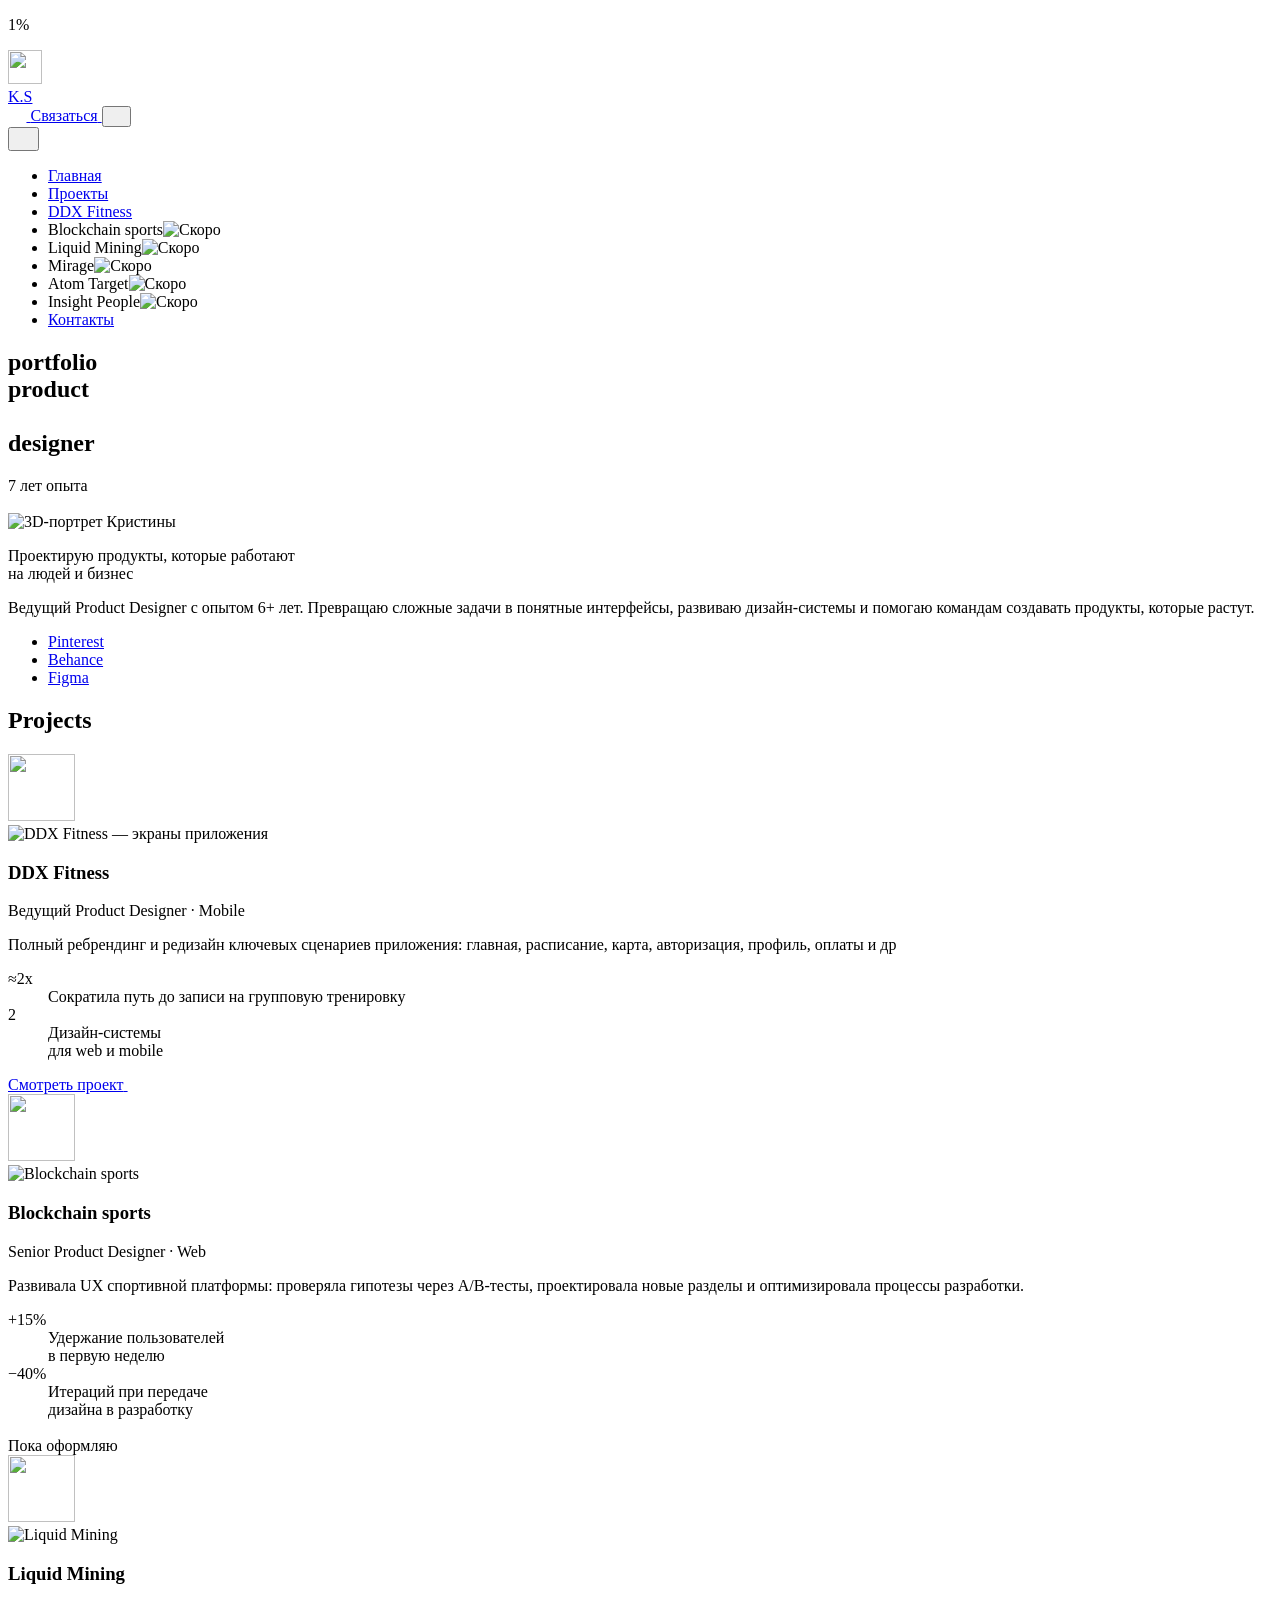
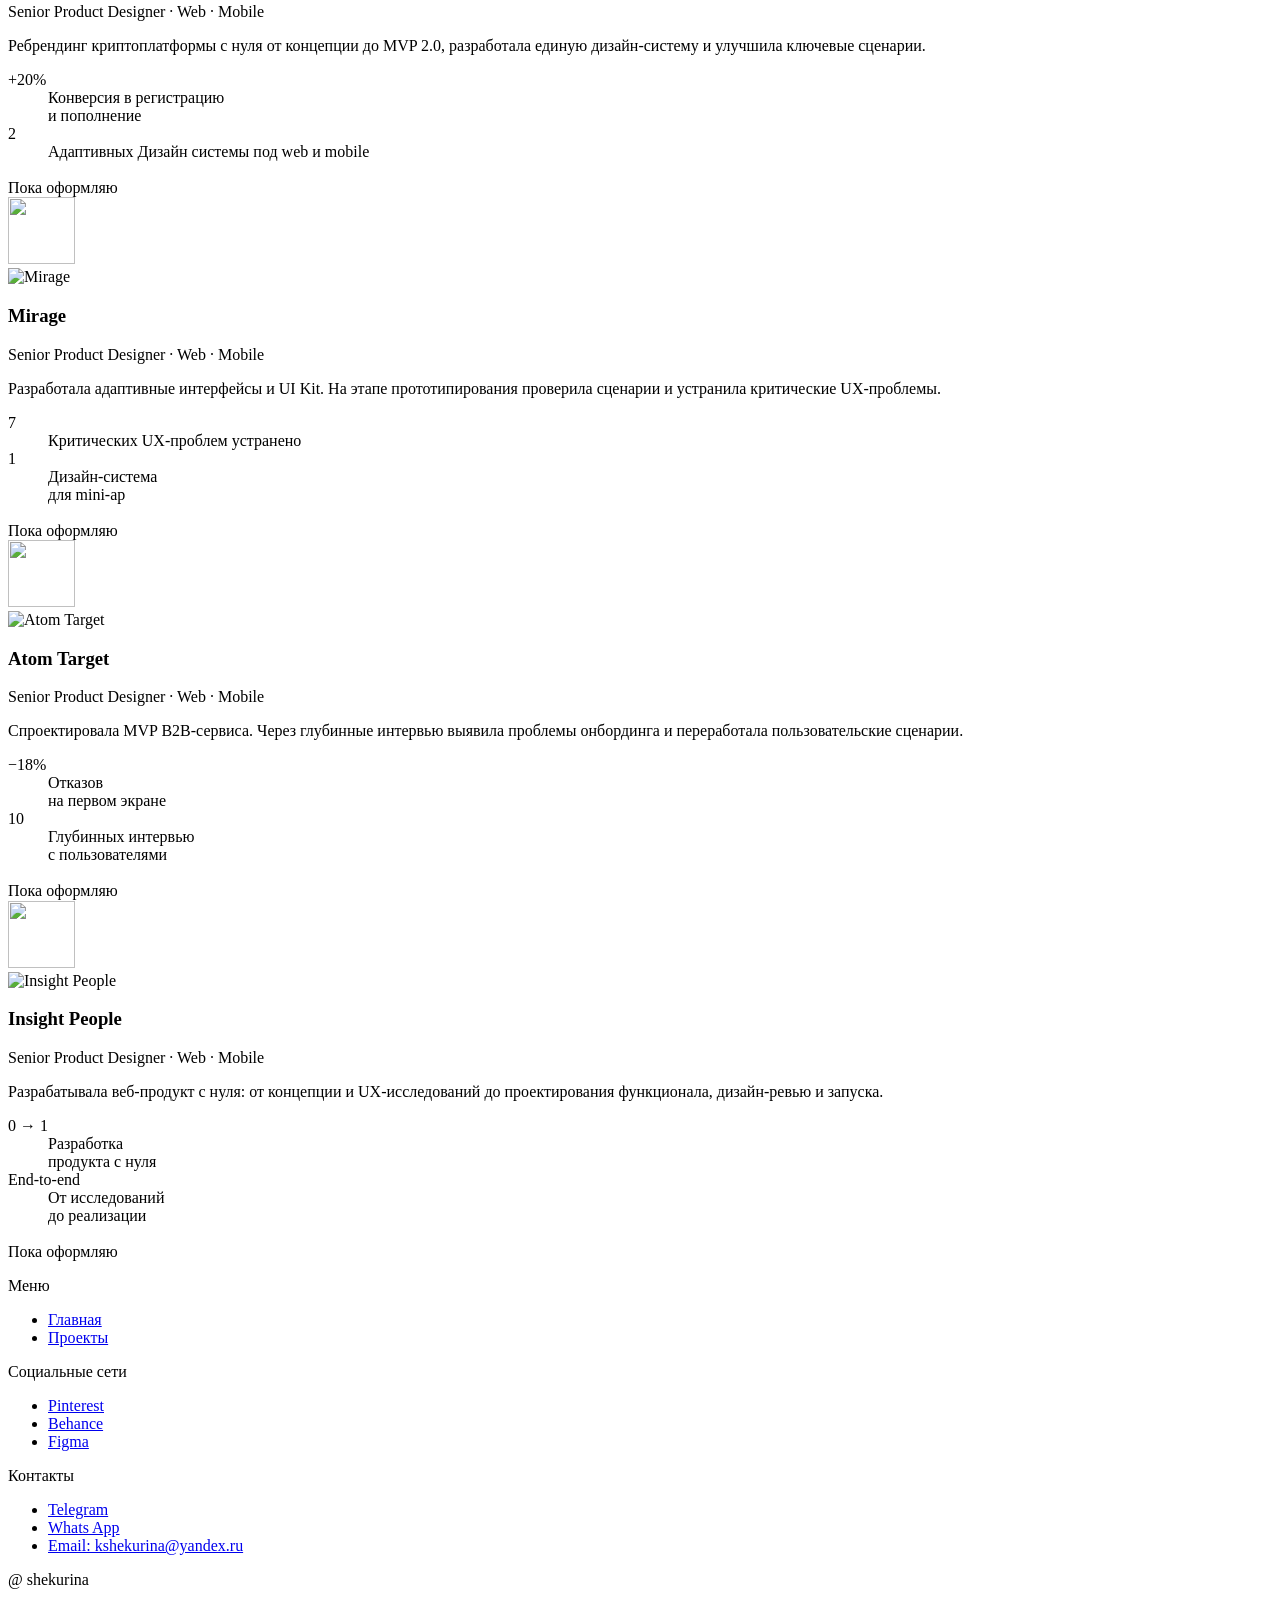
==== index.html @ 71bce07b "Add files via upload" ====
<!DOCTYPE html>
<html lang="ru" class="is-loading">
<head>
  <meta charset="UTF-8">
  <meta name="viewport" content="width=device-width, initial-scale=1">
  <title>Kristina Shecurina — Product Designer</title>
  <meta name="description" content="Портфолио: ведущий Product Designer с опытом 6+ лет. Проектирую продукты, которые работают на людей и бизнес.">
  <link rel="preconnect" href="https://fonts.googleapis.com">
  <link rel="preconnect" href="https://fonts.gstatic.com" crossorigin>
  <link href="https://fonts.googleapis.com/css2?family=Caveat&family=Inter:ital,wght@0,400;0,600;1,700&family=Inter+Tight:wght@500&family=Red+Rose:wght@700&display=swap" rel="stylesheet">
  <link rel="preload" as="image" href="assets/head.png">
  <link rel="stylesheet" href="css/style.css?v=15">
</head>
<body data-page="home">

  <div class="loader" id="loader" aria-hidden="true">
    <p class="loader__num"><span id="loader-num">1</span>%</p>
  </div>

  <div class="cursor" id="cursor" aria-hidden="true">
    <img src="assets/cursor.svg" width="34" height="34" alt="">
  </div>

  <header class="header" id="header">
    <a class="logo" href="index.html" data-logo aria-label="K.S — на главную">K.S</a>
    <div class="header__actions">
      <a class="btn-contact" href="https://t.me/k_shecurina" target="_blank" rel="noopener">
        <span class="btn-contact__icon"><img src="assets/telegram.svg" width="18.462" height="15.3" alt=""></span>
        <span class="btn-contact__label">Связаться</span>
      </a>
      <button class="btn-burger" type="button" data-menu-open aria-label="Открыть меню" aria-expanded="false" aria-controls="menu">
        <img src="assets/burger.svg" width="13.125" height="10.125" alt="">
      </button>
    </div>
  </header>

  <nav class="menu" id="menu" aria-label="Меню" aria-hidden="true">
    <button class="menu__close" type="button" data-menu-close aria-label="Закрыть меню">
      <img src="assets/close.svg" width="14.9105" height="14.9673" alt="">
    </button>
    <ul class="menu__list">
      <li class="menu__item"><a class="menu__link" href="index.html#home"><span class="menu__text">Главная<img class="menu__line" src="assets/underline-orange.svg" alt=""></span></a></li>
      <li class="menu__item"><a class="menu__link" href="index.html#projects"><span class="menu__text">Проекты<img class="menu__line" src="assets/underline-orange.svg" alt=""></span></a></li>
      <li class="menu__item menu__item--sub"><a class="menu__link" href="ddx-fitness.html"><span class="menu__text">DDX Fitness<img class="menu__line" src="assets/underline-orange.svg" alt=""></span></a></li>
      <li class="menu__item menu__item--sub"><span class="menu__link is-locked" aria-disabled="true"><span class="menu__text">Blockchain sports<img class="menu__line" src="assets/underline-gray.svg" alt=""></span><span class="menu__lock"><img src="assets/lock-black.svg" width="14" height="17" alt="Скоро"></span></span></li>
      <li class="menu__item menu__item--sub"><span class="menu__link is-locked" aria-disabled="true"><span class="menu__text">Liquid Mining<img class="menu__line" src="assets/underline-gray.svg" alt=""></span><span class="menu__lock"><img src="assets/lock-black.svg" width="14" height="17" alt="Скоро"></span></span></li>
      <li class="menu__item menu__item--sub"><span class="menu__link is-locked" aria-disabled="true"><span class="menu__text">Mirage<img class="menu__line" src="assets/underline-gray.svg" alt=""></span><span class="menu__lock"><img src="assets/lock-black.svg" width="14" height="17" alt="Скоро"></span></span></li>
      <li class="menu__item menu__item--sub"><span class="menu__link is-locked" aria-disabled="true"><span class="menu__text">Atom Target<img class="menu__line" src="assets/underline-gray.svg" alt=""></span><span class="menu__lock"><img src="assets/lock-black.svg" width="14" height="17" alt="Скоро"></span></span></li>
      <li class="menu__item menu__item--sub"><span class="menu__link is-locked" aria-disabled="true"><span class="menu__text">Insight People<img class="menu__line" src="assets/underline-gray.svg" alt=""></span><span class="menu__lock"><img src="assets/lock-black.svg" width="14" height="17" alt="Скоро"></span></span></li>
      <li class="menu__item"><a class="menu__link" href="index.html#contacts"><span class="menu__text">Контакты<img class="menu__line" src="assets/underline-orange.svg" alt=""></span></a></li>
    </ul>
  </nav>

  <main>
    <section class="hero" id="home">
      <div class="hero__title-wrap">
        <h1 class="hero__title" data-split>portfolio <br class="br-mobile">product <br class="br-desktop"><br class="br-mobile">designer</h1>
        <div class="hero__tag" data-reveal="tag">
          <span class="hero__tag-text">7 лет опыта</span>
        </div>
        <img class="hero__tag-line" data-reveal="draw" src="assets/tag-underline.svg" alt="">
      </div>

      <div class="hero__head" data-reveal="head">
        <div class="head" id="head">
          <div class="head__float">
            <img class="head__img" src="assets/head.png" width="599" height="657" alt="3D-портрет Кристины">
            <span class="eye eye--l"></span>
            <span class="eye eye--r"></span>
          </div>
        </div>
      </div>

      <div class="hero__about" data-reveal style="--d: 500ms">
        <p>Проектирую продукты, которые работают <br>на людей и бизнес</p>
        <p>Ведущий Product Designer с опытом 6+ лет. Превращаю сложные задачи в понятные интерфейсы, развиваю дизайн-системы и помогаю командам создавать продукты, которые растут.</p>
      </div>

      <ul class="hero__socials" data-reveal style="--d: 650ms">
        <li><a class="link" href="https://ru.pinterest.com/ShekurinaProductDesigner/" target="_blank" rel="noopener">Pinterest</a></li>
        <li><a class="link" href="https://www.behance.net/kristinshcheku" target="_blank" rel="noopener">Behance</a></li>
        <li><a class="link" href="https://www.figma.com/design/wg0SSWU6YS7OdEj5748S8h/Portfolio-2026?node-id=7-16685&t=d7juMtPPTQgLZVu6-1" target="_blank" rel="noopener">Figma</a></li>
      </ul>
    </section>

    <section class="projects" id="projects">
      <h2 class="projects__title" data-split>Projects</h2>

      <div class="projects__grid">
        <article class="card" data-reveal>
          <img class="card__badge" src="assets/badge-ddx.png" width="67" height="67" alt="">
          <div class="card__cover"><img src="assets/cover-ddx.png" width="377" height="201" alt="DDX Fitness — экраны приложения" loading="lazy"></div>
          <div class="card__body">
            <h3 class="card__title">DDX Fitness</h3>
            <p class="card__role">Ведущий Product Designer · Mobile</p>
            <p class="card__text">Полный ребрендинг и редизайн ключевых сценариев приложения: главная, расписание, карта, авторизация, профиль, оплаты и др</p>
            <dl class="card__stats" style="--cols: 1fr 128px">
              <div><dt>≈2x</dt><dd>Сократила путь до записи на групповую тренировку</dd></div>
              <div><dt>2</dt><dd>Дизайн-системы <br>для web и mobile</dd></div>
            </dl>
          </div>
          <a class="card__btn card__btn--ddx" href="ddx-fitness.html">
            <span>Смотреть проект</span>
            <span class="card__btn-icon"><img src="assets/arrow-up-right.svg" width="11.0114" height="10.2387" alt=""></span>
          </a>
        </article>

        <article class="card" data-reveal style="--d: 100ms">
          <img class="card__badge" src="assets/badge-blockchain.png" width="67" height="67" alt="">
          <div class="card__cover"><img src="assets/cover-blockchain.png" width="377" height="201" alt="Blockchain sports" loading="lazy"></div>
          <div class="card__body">
            <h3 class="card__title">Blockchain sports</h3>
            <p class="card__role">Senior Product Designer · Web</p>
            <p class="card__text">Развивала UX спортивной платформы: проверяла гипотезы через A/B-тесты, проектировала новые разделы и оптимизировала процессы разработки.</p>
            <dl class="card__stats" style="--cols: 199px 1fr">
              <div><dt>+15%</dt><dd>Удержание пользователей <br>в первую неделю</dd></div>
              <div><dt>−40%</dt><dd>Итераций при передаче <br>дизайна в разработку</dd></div>
            </dl>
          </div>
          <span class="card__btn is-locked" aria-disabled="true">
            <span>Пока оформляю</span>
            <span class="card__btn-icon"><img src="assets/lock-white.svg" width="13.125" height="16.125" alt=""></span>
          </span>
        </article>

        <article class="card" data-reveal style="--d: 200ms">
          <img class="card__badge" src="assets/badge-green.png" width="67" height="67" alt="">
          <div class="card__cover"><img src="assets/cover-liquid.png" width="377" height="201" alt="Liquid Mining" loading="lazy"></div>
          <div class="card__body">
            <h3 class="card__title">Liquid Mining</h3>
            <p class="card__role">Senior Product Designer · Web · Mobile</p>
            <p class="card__text">Ребрендинг криптоплатформы с нуля от концепции до MVP 2.0, разработала единую дизайн-систему и улучшила ключевые сценарии.</p>
            <dl class="card__stats" style="--cols: 188px 1fr">
              <div><dt>+20%</dt><dd>Конверсия в регистрацию <br>и пополнение</dd></div>
              <div><dt>2</dt><dd>Адаптивных Дизайн системы под web и mobile</dd></div>
            </dl>
          </div>
          <span class="card__btn is-locked" aria-disabled="true">
            <span>Пока оформляю</span>
            <span class="card__btn-icon"><img src="assets/lock-white.svg" width="13.125" height="16.125" alt=""></span>
          </span>
        </article>

        <article class="card" data-reveal>
          <img class="card__badge" src="assets/badge-green.png" width="67" height="67" alt="">
          <div class="card__cover"><img src="assets/cover-mirage.png" width="377" height="201" alt="Mirage" loading="lazy"></div>
          <div class="card__body">
            <h3 class="card__title">Mirage</h3>
            <p class="card__role">Senior Product Designer · Web · Mobile</p>
            <p class="card__text">Разработала адаптивные интерфейсы и UI Kit. На этапе прототипирования проверила сценарии и устранила критические UX-проблемы.</p>
            <dl class="card__stats" style="--cols: 1fr 120px">
              <div><dt>7</dt><dd>Критических UX-проблем устранено</dd></div>
              <div><dt>1</dt><dd>Дизайн-система<br>для mini-ap</dd></div>
            </dl>
          </div>
          <span class="card__btn is-locked" aria-disabled="true">
            <span>Пока оформляю</span>
            <span class="card__btn-icon"><img src="assets/lock-white.svg" width="13.125" height="16.125" alt=""></span>
          </span>
        </article>

        <article class="card" data-reveal style="--d: 100ms">
          <img class="card__badge" src="assets/badge-green.png" width="67" height="67" alt="">
          <div class="card__cover"><img src="assets/cover-atom.png" width="377" height="201" alt="Atom Target" loading="lazy"></div>
          <div class="card__body">
            <h3 class="card__title">Atom Target</h3>
            <p class="card__role">Senior Product Designer · Web · Mobile</p>
            <p class="card__text">Спроектировала MVP B2B-сервиса. Через глубинные интервью выявила проблемы онбординга и переработала пользовательские сценарии.</p>
            <dl class="card__stats" style="--cols: 1fr 162px">
              <div><dt>−18%</dt><dd>Отказов <br>на первом экране</dd></div>
              <div><dt>10</dt><dd>Глубинных интервью <br>с пользователями</dd></div>
            </dl>
          </div>
          <span class="card__btn is-locked" aria-disabled="true">
            <span>Пока оформляю</span>
            <span class="card__btn-icon"><img src="assets/lock-white.svg" width="13.125" height="16.125" alt=""></span>
          </span>
        </article>

        <article class="card" data-reveal style="--d: 200ms">
          <img class="card__badge" src="assets/badge-insight.png" width="67" height="67" alt="">
          <div class="card__cover"><img src="assets/cover-insight.png?v=15" width="377" height="201" alt="Insight People" loading="lazy"></div>
          <div class="card__body">
            <h3 class="card__title">Insight People</h3>
            <p class="card__role">Senior Product Designer · Web · Mobile</p>
            <p class="card__text">Разрабатывала веб-продукт с нуля: от концепции и UX-исследований до проектирования функционала, дизайн-ревью и запуска.</p>
            <dl class="card__stats" style="--cols: 1fr 1fr">
              <div><dt>0 → 1</dt><dd>Разработка <br>продукта с нуля</dd></div>
              <div><dt>End-to-end</dt><dd>От исследований<br>до реализации</dd></div>
            </dl>
          </div>
          <span class="card__btn is-locked" aria-disabled="true">
            <span>Пока оформляю</span>
            <span class="card__btn-icon"><img src="assets/lock-white.svg" width="13.125" height="16.125" alt=""></span>
          </span>
        </article>
      </div>
    </section>
  </main>

  <footer class="footer" id="contacts">
    <div class="footer__cols">
      <div class="footer__col" data-reveal>
        <p class="footer__label">Меню</p>
        <ul>
          <li><a class="link" href="index.html#home">Главная</a></li>
          <li><a class="link" href="index.html#projects">Проекты</a></li>
        </ul>
      </div>
      <div class="footer__col" data-reveal style="--d: 100ms">
        <p class="footer__label">Социальные сети</p>
        <ul>
          <li><a class="link" href="https://ru.pinterest.com/ShekurinaProductDesigner/" target="_blank" rel="noopener">Pinterest</a></li>
          <li><a class="link" href="https://www.behance.net/kristinshcheku" target="_blank" rel="noopener">Behance</a></li>
          <li><a class="link" href="https://www.figma.com/design/wg0SSWU6YS7OdEj5748S8h/Portfolio-2026?node-id=7-16685&t=d7juMtPPTQgLZVu6-1" target="_blank" rel="noopener">Figma</a></li>
        </ul>
      </div>
      <div class="footer__col" data-reveal style="--d: 200ms">
        <p class="footer__label">Контакты</p>
        <ul>
          <li><a class="link" href="https://t.me/k_shecurina" target="_blank" rel="noopener">Telegram</a></li>
          <li><a class="link" href="https://wa.me/79090577886" target="_blank" rel="noopener">Whats App</a></li>
          <li><a class="link" href="mailto:kshekurina@yandex.ru">Email: kshekurina@yandex.ru</a></li>
        </ul>
      </div>
    </div>
    <p class="footer__giant" data-split="chars" aria-label="@ shekurina">@ shekurina</p>
  </footer>

  <script src="js/main.js?v=15"></script>
</body>
</html>
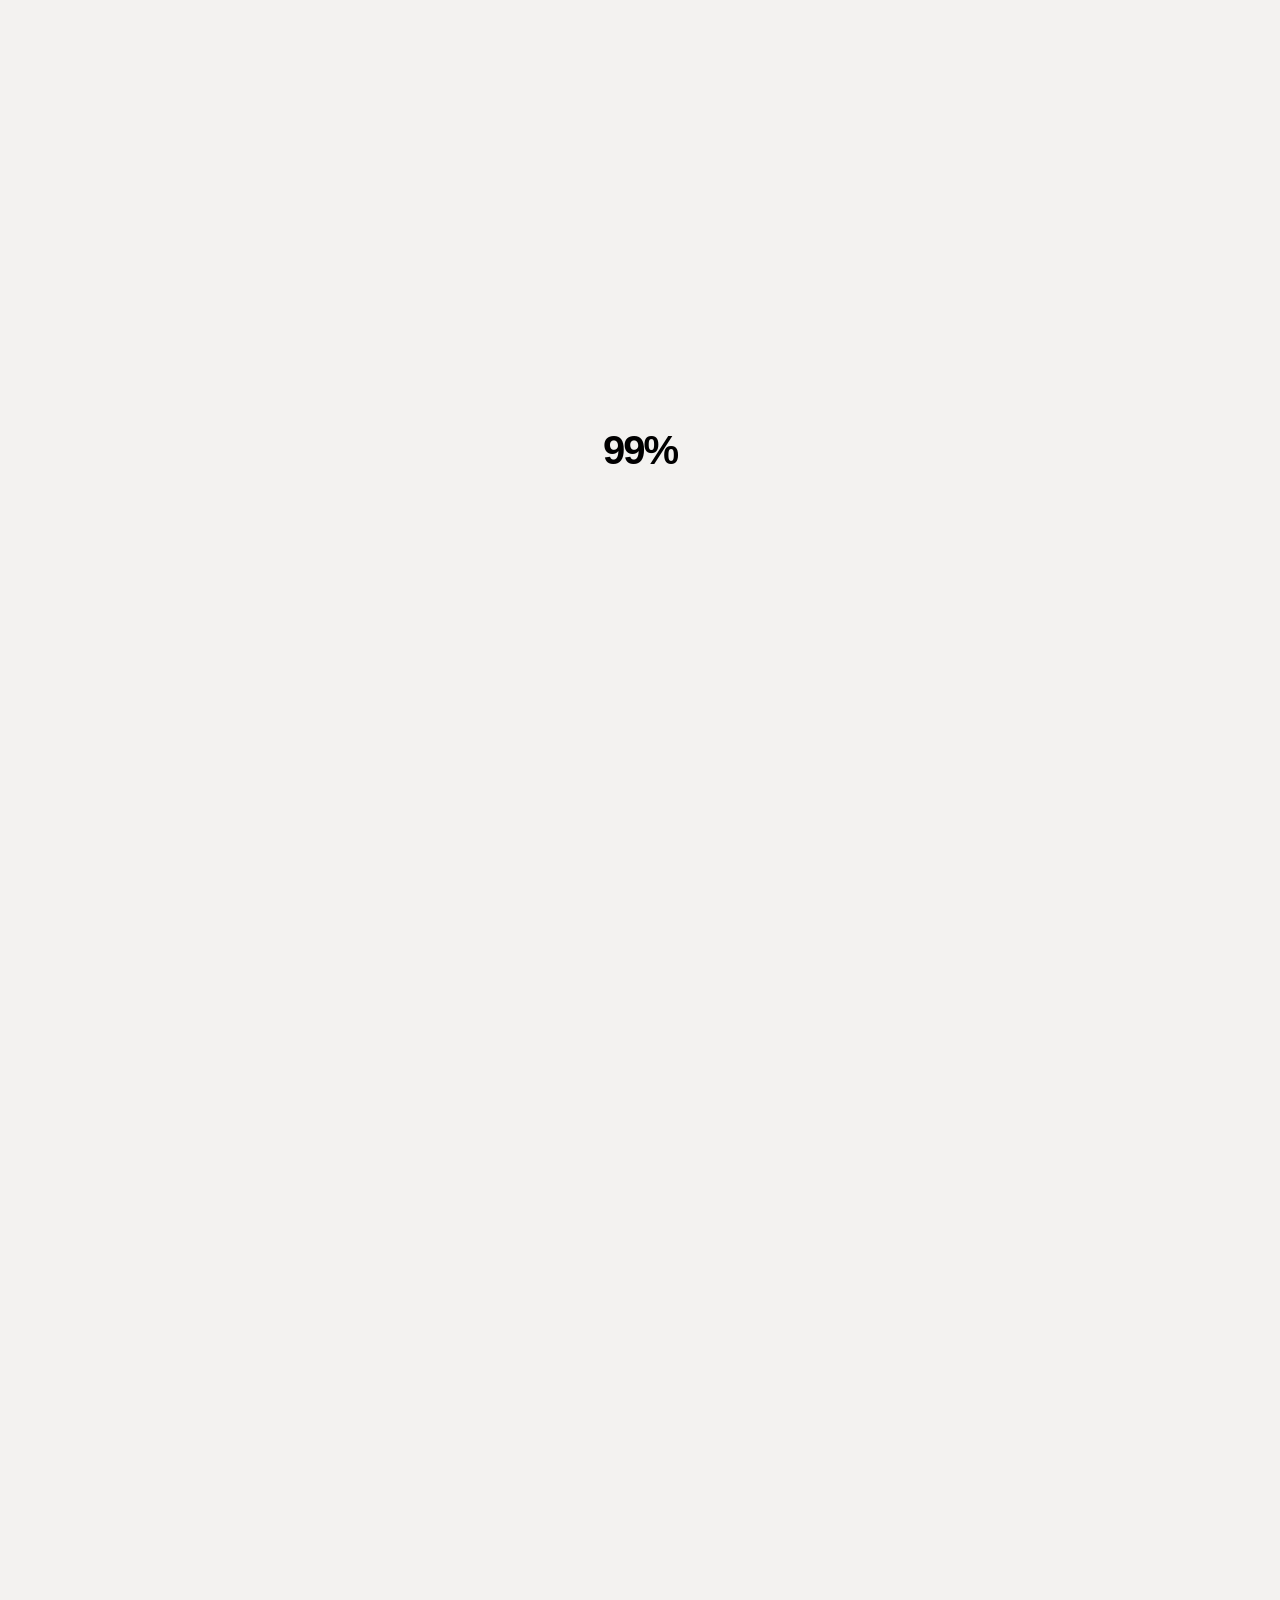
==== commit 287e092e: "Add files via upload" ====
--- a/index.html
+++ b/index.html
@@ -8,8 +8,8 @@
   <link rel="preconnect" href="https://fonts.googleapis.com">
   <link rel="preconnect" href="https://fonts.gstatic.com" crossorigin>
   <link href="https://fonts.googleapis.com/css2?family=Caveat&family=Inter:ital,wght@0,400;0,600;1,700&family=Inter+Tight:wght@500&family=Red+Rose:wght@700&display=swap" rel="stylesheet">
-  <link rel="preload" as="image" href="assets/head.png">
-  <link rel="stylesheet" href="css/style.css?v=15">
+  <link rel="preload" as="image" href="head.png">
+  <link rel="stylesheet" href="style.css?v=15">
 </head>
 <body data-page="home">
 
@@ -18,36 +18,36 @@
   </div>
 
   <div class="cursor" id="cursor" aria-hidden="true">
-    <img src="assets/cursor.svg" width="34" height="34" alt="">
+    <img src="cursor.svg" width="34" height="34" alt="">
   </div>
 
   <header class="header" id="header">
     <a class="logo" href="index.html" data-logo aria-label="K.S — на главную">K.S</a>
     <div class="header__actions">
       <a class="btn-contact" href="https://t.me/k_shecurina" target="_blank" rel="noopener">
-        <span class="btn-contact__icon"><img src="assets/telegram.svg" width="18.462" height="15.3" alt=""></span>
+        <span class="btn-contact__icon"><img src="telegram.svg" width="18.462" height="15.3" alt=""></span>
         <span class="btn-contact__label">Связаться</span>
       </a>
       <button class="btn-burger" type="button" data-menu-open aria-label="Открыть меню" aria-expanded="false" aria-controls="menu">
-        <img src="assets/burger.svg" width="13.125" height="10.125" alt="">
+        <img src="burger.svg" width="13.125" height="10.125" alt="">
       </button>
     </div>
   </header>
 
   <nav class="menu" id="menu" aria-label="Меню" aria-hidden="true">
     <button class="menu__close" type="button" data-menu-close aria-label="Закрыть меню">
-      <img src="assets/close.svg" width="14.9105" height="14.9673" alt="">
+      <img src="close.svg" width="14.9105" height="14.9673" alt="">
     </button>
     <ul class="menu__list">
-      <li class="menu__item"><a class="menu__link" href="index.html#home"><span class="menu__text">Главная<img class="menu__line" src="assets/underline-orange.svg" alt=""></span></a></li>
-      <li class="menu__item"><a class="menu__link" href="index.html#projects"><span class="menu__text">Проекты<img class="menu__line" src="assets/underline-orange.svg" alt=""></span></a></li>
-      <li class="menu__item menu__item--sub"><a class="menu__link" href="ddx-fitness.html"><span class="menu__text">DDX Fitness<img class="menu__line" src="assets/underline-orange.svg" alt=""></span></a></li>
-      <li class="menu__item menu__item--sub"><span class="menu__link is-locked" aria-disabled="true"><span class="menu__text">Blockchain sports<img class="menu__line" src="assets/underline-gray.svg" alt=""></span><span class="menu__lock"><img src="assets/lock-black.svg" width="14" height="17" alt="Скоро"></span></span></li>
-      <li class="menu__item menu__item--sub"><span class="menu__link is-locked" aria-disabled="true"><span class="menu__text">Liquid Mining<img class="menu__line" src="assets/underline-gray.svg" alt=""></span><span class="menu__lock"><img src="assets/lock-black.svg" width="14" height="17" alt="Скоро"></span></span></li>
-      <li class="menu__item menu__item--sub"><span class="menu__link is-locked" aria-disabled="true"><span class="menu__text">Mirage<img class="menu__line" src="assets/underline-gray.svg" alt=""></span><span class="menu__lock"><img src="assets/lock-black.svg" width="14" height="17" alt="Скоро"></span></span></li>
-      <li class="menu__item menu__item--sub"><span class="menu__link is-locked" aria-disabled="true"><span class="menu__text">Atom Target<img class="menu__line" src="assets/underline-gray.svg" alt=""></span><span class="menu__lock"><img src="assets/lock-black.svg" width="14" height="17" alt="Скоро"></span></span></li>
-      <li class="menu__item menu__item--sub"><span class="menu__link is-locked" aria-disabled="true"><span class="menu__text">Insight People<img class="menu__line" src="assets/underline-gray.svg" alt=""></span><span class="menu__lock"><img src="assets/lock-black.svg" width="14" height="17" alt="Скоро"></span></span></li>
-      <li class="menu__item"><a class="menu__link" href="index.html#contacts"><span class="menu__text">Контакты<img class="menu__line" src="assets/underline-orange.svg" alt=""></span></a></li>
+      <li class="menu__item"><a class="menu__link" href="index.html#home"><span class="menu__text">Главная<img class="menu__line" src="underline-orange.svg" alt=""></span></a></li>
+      <li class="menu__item"><a class="menu__link" href="index.html#projects"><span class="menu__text">Проекты<img class="menu__line" src="underline-orange.svg" alt=""></span></a></li>
+      <li class="menu__item menu__item--sub"><a class="menu__link" href="ddx-fitness.html"><span class="menu__text">DDX Fitness<img class="menu__line" src="underline-orange.svg" alt=""></span></a></li>
+      <li class="menu__item menu__item--sub"><span class="menu__link is-locked" aria-disabled="true"><span class="menu__text">Blockchain sports<img class="menu__line" src="underline-gray.svg" alt=""></span><span class="menu__lock"><img src="lock-black.svg" width="14" height="17" alt="Скоро"></span></span></li>
+      <li class="menu__item menu__item--sub"><span class="menu__link is-locked" aria-disabled="true"><span class="menu__text">Liquid Mining<img class="menu__line" src="underline-gray.svg" alt=""></span><span class="menu__lock"><img src="lock-black.svg" width="14" height="17" alt="Скоро"></span></span></li>
+      <li class="menu__item menu__item--sub"><span class="menu__link is-locked" aria-disabled="true"><span class="menu__text">Mirage<img class="menu__line" src="underline-gray.svg" alt=""></span><span class="menu__lock"><img src="lock-black.svg" width="14" height="17" alt="Скоро"></span></span></li>
+      <li class="menu__item menu__item--sub"><span class="menu__link is-locked" aria-disabled="true"><span class="menu__text">Atom Target<img class="menu__line" src="underline-gray.svg" alt=""></span><span class="menu__lock"><img src="lock-black.svg" width="14" height="17" alt="Скоро"></span></span></li>
+      <li class="menu__item menu__item--sub"><span class="menu__link is-locked" aria-disabled="true"><span class="menu__text">Insight People<img class="menu__line" src="underline-gray.svg" alt=""></span><span class="menu__lock"><img src="lock-black.svg" width="14" height="17" alt="Скоро"></span></span></li>
+      <li class="menu__item"><a class="menu__link" href="index.html#contacts"><span class="menu__text">Контакты<img class="menu__line" src="underline-orange.svg" alt=""></span></a></li>
     </ul>
   </nav>
 
@@ -58,13 +58,13 @@
         <div class="hero__tag" data-reveal="tag">
           <span class="hero__tag-text">7 лет опыта</span>
         </div>
-        <img class="hero__tag-line" data-reveal="draw" src="assets/tag-underline.svg" alt="">
+        <img class="hero__tag-line" data-reveal="draw" src="tag-underline.svg" alt="">
       </div>
 
       <div class="hero__head" data-reveal="head">
         <div class="head" id="head">
           <div class="head__float">
-            <img class="head__img" src="assets/head.png" width="599" height="657" alt="3D-портрет Кристины">
+            <img class="head__img" src="head.png" width="599" height="657" alt="3D-портрет Кристины">
             <span class="eye eye--l"></span>
             <span class="eye eye--r"></span>
           </div>
@@ -88,8 +88,8 @@
 
       <div class="projects__grid">
         <article class="card" data-reveal>
-          <img class="card__badge" src="assets/badge-ddx.png" width="67" height="67" alt="">
-          <div class="card__cover"><img src="assets/cover-ddx.png" width="377" height="201" alt="DDX Fitness — экраны приложения" loading="lazy"></div>
+          <img class="card__badge" src="badge-ddx.png" width="67" height="67" alt="">
+          <div class="card__cover"><img src="cover-ddx.png" width="377" height="201" alt="DDX Fitness — экраны приложения" loading="lazy"></div>
           <div class="card__body">
             <h3 class="card__title">DDX Fitness</h3>
             <p class="card__role">Ведущий Product Designer · Mobile</p>
@@ -101,13 +101,13 @@
           </div>
           <a class="card__btn card__btn--ddx" href="ddx-fitness.html">
             <span>Смотреть проект</span>
-            <span class="card__btn-icon"><img src="assets/arrow-up-right.svg" width="11.0114" height="10.2387" alt=""></span>
+            <span class="card__btn-icon"><img src="arrow-up-right.svg" width="11.0114" height="10.2387" alt=""></span>
           </a>
         </article>
 
         <article class="card" data-reveal style="--d: 100ms">
-          <img class="card__badge" src="assets/badge-blockchain.png" width="67" height="67" alt="">
-          <div class="card__cover"><img src="assets/cover-blockchain.png" width="377" height="201" alt="Blockchain sports" loading="lazy"></div>
+          <img class="card__badge" src="badge-blockchain.png" width="67" height="67" alt="">
+          <div class="card__cover"><img src="cover-blockchain.png" width="377" height="201" alt="Blockchain sports" loading="lazy"></div>
           <div class="card__body">
             <h3 class="card__title">Blockchain sports</h3>
             <p class="card__role">Senior Product Designer · Web</p>
@@ -119,13 +119,13 @@
           </div>
           <span class="card__btn is-locked" aria-disabled="true">
             <span>Пока оформляю</span>
-            <span class="card__btn-icon"><img src="assets/lock-white.svg" width="13.125" height="16.125" alt=""></span>
+            <span class="card__btn-icon"><img src="lock-white.svg" width="13.125" height="16.125" alt=""></span>
           </span>
         </article>
 
         <article class="card" data-reveal style="--d: 200ms">
-          <img class="card__badge" src="assets/badge-green.png" width="67" height="67" alt="">
-          <div class="card__cover"><img src="assets/cover-liquid.png" width="377" height="201" alt="Liquid Mining" loading="lazy"></div>
+          <img class="card__badge" src="badge-green.png" width="67" height="67" alt="">
+          <div class="card__cover"><img src="cover-liquid.png" width="377" height="201" alt="Liquid Mining" loading="lazy"></div>
           <div class="card__body">
             <h3 class="card__title">Liquid Mining</h3>
             <p class="card__role">Senior Product Designer · Web · Mobile</p>
@@ -137,13 +137,13 @@
           </div>
           <span class="card__btn is-locked" aria-disabled="true">
             <span>Пока оформляю</span>
-            <span class="card__btn-icon"><img src="assets/lock-white.svg" width="13.125" height="16.125" alt=""></span>
+            <span class="card__btn-icon"><img src="lock-white.svg" width="13.125" height="16.125" alt=""></span>
           </span>
         </article>
 
         <article class="card" data-reveal>
-          <img class="card__badge" src="assets/badge-green.png" width="67" height="67" alt="">
-          <div class="card__cover"><img src="assets/cover-mirage.png" width="377" height="201" alt="Mirage" loading="lazy"></div>
+          <img class="card__badge" src="badge-green.png" width="67" height="67" alt="">
+          <div class="card__cover"><img src="cover-mirage.png" width="377" height="201" alt="Mirage" loading="lazy"></div>
           <div class="card__body">
             <h3 class="card__title">Mirage</h3>
             <p class="card__role">Senior Product Designer · Web · Mobile</p>
@@ -155,13 +155,13 @@
           </div>
           <span class="card__btn is-locked" aria-disabled="true">
             <span>Пока оформляю</span>
-            <span class="card__btn-icon"><img src="assets/lock-white.svg" width="13.125" height="16.125" alt=""></span>
+            <span class="card__btn-icon"><img src="lock-white.svg" width="13.125" height="16.125" alt=""></span>
           </span>
         </article>
 
         <article class="card" data-reveal style="--d: 100ms">
-          <img class="card__badge" src="assets/badge-green.png" width="67" height="67" alt="">
-          <div class="card__cover"><img src="assets/cover-atom.png" width="377" height="201" alt="Atom Target" loading="lazy"></div>
+          <img class="card__badge" src="badge-green.png" width="67" height="67" alt="">
+          <div class="card__cover"><img src="cover-atom.png" width="377" height="201" alt="Atom Target" loading="lazy"></div>
           <div class="card__body">
             <h3 class="card__title">Atom Target</h3>
             <p class="card__role">Senior Product Designer · Web · Mobile</p>
@@ -173,13 +173,13 @@
           </div>
           <span class="card__btn is-locked" aria-disabled="true">
             <span>Пока оформляю</span>
-            <span class="card__btn-icon"><img src="assets/lock-white.svg" width="13.125" height="16.125" alt=""></span>
+            <span class="card__btn-icon"><img src="lock-white.svg" width="13.125" height="16.125" alt=""></span>
           </span>
         </article>
 
         <article class="card" data-reveal style="--d: 200ms">
-          <img class="card__badge" src="assets/badge-insight.png" width="67" height="67" alt="">
-          <div class="card__cover"><img src="assets/cover-insight.png?v=15" width="377" height="201" alt="Insight People" loading="lazy"></div>
+          <img class="card__badge" src="badge-insight.png" width="67" height="67" alt="">
+          <div class="card__cover"><img src="cover-insight.png?v=15" width="377" height="201" alt="Insight People" loading="lazy"></div>
           <div class="card__body">
             <h3 class="card__title">Insight People</h3>
             <p class="card__role">Senior Product Designer · Web · Mobile</p>
@@ -191,7 +191,7 @@
           </div>
           <span class="card__btn is-locked" aria-disabled="true">
             <span>Пока оформляю</span>
-            <span class="card__btn-icon"><img src="assets/lock-white.svg" width="13.125" height="16.125" alt=""></span>
+            <span class="card__btn-icon"><img src="lock-white.svg" width="13.125" height="16.125" alt=""></span>
           </span>
         </article>
       </div>
@@ -227,6 +227,6 @@
     <p class="footer__giant" data-split="chars" aria-label="@ shekurina">@ shekurina</p>
   </footer>
 
-  <script src="js/main.js?v=15"></script>
+  <script src="main.js?v=15"></script>
 </body>
 </html>
--- a/style.css
+++ b/style.css
@@ -0,0 +1,1175 @@
+:root {
+  --bg: #f3f2f0;
+  --black: #000;
+  --dark: #313131;
+  --accent: #f55634;
+  --gray: #8f8f8f;
+  --gray-label: #737373;
+  --white: #fff;
+  --pad: 50px;
+  --ease: cubic-bezier(.2, .8, .2, 1);
+  --ease-io: cubic-bezier(.76, 0, .24, 1);
+  --font-display: 'Red Rose', sans-serif;
+  --font-text: 'Inter', sans-serif;
+}
+
+*, *::before, *::after { box-sizing: border-box; }
+
+html { -webkit-text-size-adjust: 100%; }
+html.is-loading, html.menu-open { overflow: hidden; }
+
+body {
+  margin: 0;
+  background: var(--bg);
+  color: var(--black);
+  font-family: var(--font-text);
+  font-size: 14px;
+  line-height: 1.22;
+  letter-spacing: -0.05em;
+  -webkit-font-smoothing: antialiased;
+  overflow-x: clip;
+}
+
+h1, h2, h3, p, ul, dl, dd { margin: 0; }
+ul { padding: 0; list-style: none; }
+img { display: block; max-width: none; }
+a { color: inherit; text-decoration: none; }
+button { font: inherit; color: inherit; border: 0; background: none; padding: 0; cursor: pointer; }
+
+.br-mobile { display: none; }
+
+/* ---------- Cursor ---------- */
+.cursor {
+  position: fixed;
+  top: 0;
+  left: 0;
+  z-index: 200;
+  width: 34px;
+  height: 34px;
+  margin: -17px 0 0 -17px;
+  pointer-events: none;
+  opacity: 0;
+  transition: opacity .3s;
+  display: none;
+}
+.cursor img {
+  transition: transform .35s var(--ease);
+  animation: cursor-spin 6s linear infinite;
+}
+.has-cursor .cursor { display: block; }
+.has-cursor .cursor.is-visible { opacity: 1; }
+.has-cursor .cursor.is-hover img { transform: scale(1.7); animation-play-state: paused; }
+.has-cursor .cursor.is-down img { transform: scale(.75); }
+.has-cursor, .has-cursor * { cursor: none !important; }
+@keyframes cursor-spin { to { rotate: 360deg; } }
+
+/* ---------- Loader ---------- */
+.loader {
+  position: fixed;
+  inset: 0;
+  z-index: 100;
+  display: flex;
+  align-items: center;
+  justify-content: center;
+  background: var(--bg);
+  transition: transform .9s var(--ease-io);
+}
+.loader__num {
+  font-family: var(--font-display);
+  font-weight: 700;
+  font-size: 40px;
+  line-height: .82;
+  letter-spacing: -2px;
+  text-transform: uppercase;
+  font-variant-numeric: tabular-nums;
+  transition: transform .5s var(--ease-io), opacity .4s;
+}
+.is-loaded .loader { transform: translateY(-100%); pointer-events: none; }
+.is-loaded .loader__num { transform: translateY(-40px); opacity: 0; }
+
+/* ---------- Header ---------- */
+.header {
+  position: fixed;
+  top: 0;
+  left: 0;
+  right: 0;
+  z-index: 50;
+  display: flex;
+  align-items: center;
+  justify-content: space-between;
+  padding: 20px var(--pad) 0;
+  transition: padding .4s var(--ease), background-color .4s, backdrop-filter .4s;
+}
+.header.is-scrolled {
+  padding-top: 8px;
+  padding-bottom: 8px;
+  background: rgba(243, 242, 240, .72);
+  -webkit-backdrop-filter: blur(16px);
+  backdrop-filter: blur(16px);
+}
+.logo {
+  display: flex;
+  align-items: center;
+  justify-content: center;
+  width: 41px;
+  height: 49px;
+  font-family: var(--font-display);
+  font-weight: 700;
+  font-size: 21.871px;
+  line-height: .82;
+  letter-spacing: -1.0936px;
+  text-transform: uppercase;
+  transition: color .3s;
+}
+.logo:hover { color: var(--accent); }
+.header__actions { display: flex; align-items: center; gap: 16px; }
+
+.btn-contact {
+  position: relative;
+  display: flex;
+  align-items: center;
+  gap: 10px;
+  padding: 4px 16px 4px 4px;
+  border-radius: 100px;
+  background: var(--dark);
+  color: var(--white);
+  overflow: hidden;
+  isolation: isolate;
+  transition: transform .4s var(--ease);
+}
+/* hover: telegram-blue fill grows out of the icon */
+.btn-contact::before {
+  content: '';
+  position: absolute;
+  z-index: -1;
+  left: 4px;
+  top: 4px;
+  width: 34px;
+  height: 34px;
+  border-radius: 50%;
+  background: linear-gradient(180deg, #2aabee, #229ed9);
+  transform: scale(0);
+  transition: transform .6s var(--ease);
+}
+.btn-contact__icon {
+  position: relative;
+  flex: none;
+  width: 34px;
+  height: 34px;
+  border-radius: 33px;
+  background: linear-gradient(180deg, #2aabee, #229ed9);
+  overflow: hidden;
+  transition: background-color .4s;
+}
+.btn-contact__icon img {
+  position: absolute;
+  left: 6.43px;
+  top: 10.23px;
+  transition: transform .5s var(--ease);
+}
+.btn-contact__label {
+  font-family: 'Inter Tight', var(--font-text);
+  font-weight: 500;
+  font-size: 14px;
+  line-height: 1.3;
+  letter-spacing: 0;
+  white-space: nowrap;
+}
+.btn-contact:hover::before { transform: scale(9); }
+.btn-contact:hover .btn-contact__icon img { animation: plane-fly .6s var(--ease); }
+.btn-contact:active { transform: scale(.96); }
+@keyframes plane-fly {
+  0% { transform: translate(0, 0); }
+  45% { transform: translate(26px, -22px); }
+  46% { transform: translate(-26px, 22px); }
+  100% { transform: translate(0, 0); }
+}
+
+.btn-burger {
+  display: flex;
+  align-items: center;
+  justify-content: center;
+  width: 42px;
+  height: 41px;
+  border-radius: 14px;
+  background: var(--white);
+  transition: transform .4s var(--ease), box-shadow .4s;
+}
+.btn-burger img { transition: transform .4s var(--ease); }
+.btn-burger:hover { box-shadow: 0 6px 20px rgba(0, 0, 0, .08); }
+.btn-burger:hover img { transform: scaleX(.7); }
+.btn-burger:active { transform: scale(.94); }
+
+/* ---------- Menu ---------- */
+.menu {
+  position: fixed;
+  inset: 0;
+  z-index: 60;
+  display: flex;
+  align-items: center;
+  padding: 24px 24px 24px 100px;
+  background: var(--bg);
+  overflow-y: auto;
+  --cx: calc(100% - 71px);
+  visibility: hidden;
+  clip-path: circle(0 at var(--cx) 40px);
+  transition: clip-path .8s var(--ease-io), visibility 0s .8s;
+}
+.menu-open .menu {
+  visibility: visible;
+  clip-path: circle(150% at var(--cx) 40px);
+  transition: clip-path .8s var(--ease-io), visibility 0s;
+}
+.menu__close {
+  position: absolute;
+  top: 50px;
+  right: 50px;
+  display: flex;
+  align-items: center;
+  justify-content: center;
+  width: 20px;
+  height: 20px;
+  transition: transform .5s var(--ease);
+}
+.menu__close img { transform: rotate(45deg); }
+.menu__close:hover { transform: rotate(90deg); }
+.menu__list {
+  display: flex;
+  flex-direction: column;
+  align-items: flex-start;
+  gap: 32px;
+  margin: auto 0;
+}
+.menu__item {
+  opacity: 0;
+  transform: translateY(28px);
+  filter: blur(6px);
+  transition: opacity .3s, transform .3s, filter .3s;
+}
+.menu__item--sub { padding: 0 32px; }
+.menu-open .menu__item {
+  opacity: 1;
+  transform: none;
+  filter: none;
+  transition: opacity .7s var(--ease), transform .8s var(--ease), filter .7s var(--ease);
+  transition-delay: calc(.25s + var(--i, 0) * .055s);
+}
+.menu__link {
+  display: flex;
+  align-items: center;
+  gap: 10px;
+  font-weight: 600;
+  font-size: 24px;
+  line-height: .85;
+  letter-spacing: -0.48px;
+  white-space: nowrap;
+  transition: color .3s;
+}
+.menu__text { position: relative; }
+/* squiggle stretches to the exact width of the word */
+.menu__line {
+  position: absolute;
+  left: 0;
+  top: calc(100% + 5px);
+  width: 100%;
+  height: 10px;
+  clip-path: inset(-2px 100% -2px 0);
+  transition: clip-path .5s var(--ease);
+  pointer-events: none;
+}
+.menu__lock {
+  display: flex;
+  align-items: center;
+  justify-content: center;
+  width: 18px;
+  height: 18px;
+}
+a.menu__link:hover, a.menu__link:focus-visible { color: var(--accent); outline: none; }
+.menu__link.is-locked:hover { color: var(--gray); }
+.menu__link.is-locked:hover .menu__lock img { content: url(lock-gray.svg); }
+.menu__link:hover .menu__line,
+a.menu__link:focus-visible .menu__line { clip-path: inset(-2px 0 -2px 0); }
+
+/* ---------- Reveal animations ---------- */
+.w {
+  display: inline-block;
+  overflow: hidden;
+  vertical-align: top;
+  padding: .16em .08em;
+  margin: -.16em -.08em;
+}
+.w__i {
+  display: inline-block;
+  transform: translateY(125%) rotate(4deg);
+  transform-origin: 0 100%;
+  transition: transform 1s var(--ease);
+  transition-delay: calc(var(--i, 0) * 60ms + var(--d, 0ms));
+}
+.is-in .w__i { transform: none; }
+
+[data-reveal] {
+  opacity: 0;
+  transform: translateY(32px);
+  transition: opacity .9s var(--ease), transform 1s var(--ease);
+  transition-delay: var(--d, 0ms);
+}
+[data-reveal].is-in { opacity: 1; transform: none; }
+
+/* ---------- Hero ---------- */
+.hero {
+  position: relative;
+  height: 100svh;
+  min-height: 620px;
+  overflow: clip;
+}
+.hero__title-wrap {
+  position: absolute;
+  top: 14.44%;
+  left: 0;
+  right: 0;
+  font-size: min(6.59vw, 12.4svh);
+  text-align: center;
+}
+.hero__title {
+  font-family: var(--font-display);
+  font-weight: 700;
+  font-size: 1em;
+  line-height: .82;
+  letter-spacing: -0.05em;
+  text-transform: uppercase;
+  white-space: nowrap;
+}
+.hero__tag {
+  position: absolute;
+  left: calc(50% + 1.485em);
+  top: 1.165em;
+  display: flex;
+  align-items: center;
+  justify-content: center;
+  width: 3.06em;
+  height: 1.105em;
+}
+[data-reveal="tag"] { transform: translateY(.2em) scale(.8) rotate(6deg); --d: 700ms; }
+.hero__tag-text {
+  rotate: -7.27deg;
+  font-family: 'Caveat', cursive;
+  font-weight: 400;
+  font-size: .76em;
+  line-height: .97;
+  letter-spacing: -0.05em;
+  color: var(--accent);
+  white-space: nowrap;
+}
+.hero__tag-line {
+  position: absolute;
+  z-index: 3;
+  top: 1.776em;
+  left: calc(50% + 1.781em);
+  width: 2.94em;
+  height: .69em;
+  pointer-events: none;
+}
+[data-reveal="draw"] {
+  opacity: 1;
+  transform: none;
+  clip-path: inset(-10% 100% -10% 0);
+  transition: clip-path .9s var(--ease-io);
+  --d: 1100ms;
+}
+[data-reveal="draw"].is-in { clip-path: inset(-10% 0 -10% 0); }
+
+.hero__head {
+  position: absolute;
+  z-index: 2;
+  left: 50%;
+  bottom: 0;
+  height: min(73svh, 43.45vw);
+  aspect-ratio: 599 / 657;
+  translate: -50% 0;
+  perspective: 1200px;
+}
+[data-reveal="head"] {
+  transform: translateY(12%) scale(.9);
+  transition-duration: 1.2s, 1.4s;
+  --d: 150ms;
+}
+.head {
+  --mx: 0;
+  --my: 0;
+  --ex: 0;
+  --ey: 0;
+  width: 100%;
+  height: 100%;
+  transform-style: preserve-3d;
+  transform:
+    translate3d(calc(var(--mx) * 22px), calc(var(--my) * 14px), 0)
+    rotateY(calc(var(--mx) * 11deg))
+    rotateX(calc(var(--my) * -8deg));
+  will-change: transform;
+}
+.head__float {
+  position: relative;
+  width: 100%;
+  height: 100%;
+  animation: head-float 7s ease-in-out infinite;
+}
+.head__img {
+  width: 100%;
+  height: 100%;
+  object-fit: cover;
+  pointer-events: none;
+  user-select: none;
+}
+@keyframes head-float {
+  0%, 100% { transform: translateY(0) rotate(-.6deg); }
+  50% { transform: translateY(-1.6%) rotate(.8deg); }
+}
+/* eyes: a feathered copy of each iris slides over the original toward the pointer */
+.eye {
+  position: absolute;
+  width: 7.012%;
+  aspect-ratio: 1;
+  background: url(head.png) no-repeat;
+  background-size: 1426.19% auto;
+  -webkit-mask: radial-gradient(circle closest-side, #000 66%, transparent 100%);
+  mask: radial-gradient(circle closest-side, #000 66%, transparent 100%);
+  transform: translate(calc(-50% + var(--ex) * 9%), calc(-50% + var(--ey) * 4.5%));
+  pointer-events: none;
+}
+.eye--l { left: 41.32%; top: 53.16%; background-position: 40.66% 53.38%; }
+.eye--r { left: 61.10%; top: 51.41%; background-position: 61.94% 51.51%; }
+
+.hero__about {
+  position: absolute;
+  z-index: 3;
+  top: 52.9%;
+  right: 48px;
+  width: 329px;
+  line-height: .97;
+}
+.hero__about p + p { margin-top: 27px; }
+.hero__socials {
+  position: absolute;
+  z-index: 3;
+  left: var(--pad);
+  bottom: 38px;
+  display: flex;
+  gap: 30px;
+  line-height: .97;
+}
+
+.link {
+  text-decoration: underline;
+  text-decoration-skip-ink: none;
+  text-underline-position: from-font;
+  transition: color .3s;
+}
+.link:hover { color: var(--accent); }
+.link.is-pending:hover { color: var(--gray); }
+
+/* ---------- Projects ---------- */
+.projects { padding: 145px var(--pad); }
+.projects__title {
+  font-family: var(--font-display);
+  font-weight: 700;
+  font-size: 53.352px;
+  line-height: .82;
+  letter-spacing: -0.05em;
+  text-transform: uppercase;
+}
+.projects__grid {
+  display: grid;
+  grid-template-columns: repeat(3, minmax(0, 409px));
+  justify-content: center;
+  gap: 40px 20.5px;
+  margin-top: 76px;
+}
+.card {
+  position: relative;
+  display: flex;
+  flex-direction: column;
+  gap: 24px;
+  min-height: 549px;
+  padding: 16px;
+  border-radius: 40px;
+  background: var(--white);
+}
+.card__badge {
+  position: absolute;
+  z-index: 2;
+  top: -16px;
+  right: -16px;
+  width: 67px;
+  height: 67px;
+  border-radius: 50%;
+}
+.card__cover {
+  flex: none;
+  aspect-ratio: 377 / 201;
+  border-radius: 32px;
+  overflow: hidden;
+}
+.card__cover img {
+  width: 100%;
+  height: 100%;
+  object-fit: cover;
+  transition: transform 1s var(--ease);
+}
+.card:hover .card__cover img { transform: scale(1.05); }
+.card__body {
+  flex: 1;
+  display: flex;
+  flex-direction: column;
+  gap: 12px;
+  padding: 0 8px;
+}
+.card__title {
+  font-family: var(--font-display);
+  font-weight: 700;
+  font-size: 32px;
+  line-height: .82;
+  letter-spacing: -1.6px;
+}
+.card__role { color: var(--gray); }
+.card__text { flex: 1; }
+.card__stats {
+  display: grid;
+  grid-template-columns: var(--cols, 1fr 1fr);
+}
+.card__stats div { display: flex; flex-direction: column; gap: 12px; }
+.card__stats dt {
+  font-weight: 700;
+  font-style: italic;
+  font-size: 20px;
+  letter-spacing: -1px;
+}
+.card__stats dd { max-width: 181px; }
+.card__btn {
+  flex: none;
+  display: flex;
+  align-items: center;
+  justify-content: center;
+  gap: 8px;
+  height: 48px;
+  padding: 4px 16px 4px 4px;
+  border-radius: 100px;
+  background: #1d1d1f;
+  color: var(--white);
+  font-weight: 600;
+  font-size: 14px;
+  line-height: 1.3;
+  letter-spacing: 0;
+  white-space: nowrap;
+  transition: background-color .4s, transform .4s var(--ease);
+}
+.card__btn--ddx { background: #003e47; }
+.card__btn--ddx:hover { background: #00525e; }
+.card__btn--ddx:active { transform: scale(.98); }
+.card__btn-icon {
+  display: flex;
+  align-items: center;
+  justify-content: center;
+  width: 18px;
+  height: 18px;
+}
+.card__btn.is-locked { opacity: 1; }
+
+/* ---------- Footer ---------- */
+.footer {
+  position: relative;
+  padding-top: 147px;
+  overflow: hidden;
+}
+.footer__cols {
+  display: flex;
+  gap: 120px;
+  padding: 0 var(--pad);
+  line-height: .97;
+}
+.footer__label { color: var(--gray-label); margin-bottom: 39px; }
+.footer__col ul { display: flex; flex-direction: column; align-items: flex-start; gap: 13px; }
+.footer__giant {
+  margin: 125px -20vw -.22em;
+  text-align: center;
+  font-family: var(--font-display);
+  font-weight: 700;
+  font-size: 15.49vw;
+  line-height: .82;
+  letter-spacing: -0.05em;
+  text-transform: uppercase;
+  white-space: nowrap;
+  color: var(--white);
+  user-select: none;
+}
+.footer__giant .w__i { transition-duration: 1.2s; transition-delay: calc(var(--i, 0) * 45ms); }
+
+/* ---------- Project stub page ---------- */
+.page-stub {
+  display: flex;
+  align-items: center;
+  justify-content: center;
+  min-height: 100svh;
+  padding: 120px var(--pad);
+  text-align: center;
+}
+.page-stub__title {
+  font-family: var(--font-display);
+  font-weight: 700;
+  font-size: clamp(44px, 6.59vw, 120px);
+  line-height: .82;
+  letter-spacing: -0.05em;
+  text-transform: uppercase;
+}
+
+/* ---------- Tablet ---------- */
+@media (max-width: 1100px) {
+  :root { --pad: 32px; }
+
+  .hero {
+    display: flex;
+    flex-direction: column;
+    align-items: center;
+    height: auto;
+    min-height: 100svh;
+    padding: 130px var(--pad) 40px;
+  }
+  .hero__title-wrap {
+    position: relative;
+    top: auto;
+    font-size: min(9.4vw, 96px);
+  }
+  .hero__head {
+    position: relative;
+    left: auto;
+    bottom: auto;
+    translate: none;
+    height: auto;
+    width: min(64vw, 560px);
+    margin-top: calc(min(9.4vw, 96px) * -.25);
+  }
+  .hero__about {
+    position: relative;
+    top: auto;
+    right: auto;
+    width: min(100%, 460px);
+    margin-top: 32px;
+    line-height: 1.15;
+    text-align: center;
+  }
+  .hero__about p + p { margin-top: 16px; }
+  .hero__socials {
+    position: relative;
+    left: auto;
+    bottom: auto;
+    margin-top: 36px;
+  }
+
+  .projects { padding: 100px var(--pad); }
+  .projects__grid {
+    grid-template-columns: repeat(2, minmax(0, 1fr));
+    gap: 36px 20px;
+    margin-top: 56px;
+  }
+  .card__badge { right: -10px; }
+  .card__stats { grid-template-columns: 1fr 1fr; gap: 12px; }
+
+  .footer { padding-top: 100px; }
+  .footer__cols { gap: 64px; }
+  .footer__giant { margin-top: 90px; }
+
+  .menu { padding-left: 64px; }
+}
+
+/* ---------- Mobile ---------- */
+@media (max-width: 680px) {
+  :root { --pad: 16px; }
+  .br-mobile { display: inline; }
+  .br-desktop { display: none; }
+
+  .header { padding-top: 12px; }
+  .header__actions { gap: 8px; }
+
+  .hero { padding-top: 110px; }
+  .hero__title-wrap { font-size: 15vw; }
+  .hero__tag { left: calc(50% + .15em); top: 2.2em; }
+  .hero__tag-line { top: 2.81em; left: calc(50% + .446em); }
+  .hero__head { width: min(94vw, 460px); margin-top: 6vw; }
+  .hero__socials { gap: 22px; flex-wrap: wrap; justify-content: center; }
+
+  .projects { padding: 80px var(--pad); }
+  .projects__title { font-size: 40px; }
+  .projects__grid { grid-template-columns: minmax(0, 1fr); gap: 32px; margin-top: 44px; }
+  .card { min-height: 0; border-radius: 32px; padding: 12px; }
+  .card__cover { border-radius: 24px; }
+  .card__badge { top: -14px; right: -6px; width: 56px; height: 56px; }
+  .card__title { font-size: 28px; }
+  .card__stats { margin-top: 8px; }
+
+  .footer { padding-top: 72px; }
+  .footer__cols { flex-wrap: wrap; gap: 40px 48px; }
+  .footer__label { margin-bottom: 20px; }
+  .footer__giant { margin-top: 64px; }
+
+  .menu { padding: 24px; --cx: calc(100% - 37px); }
+  .menu__close { top: 24px; right: 24px; }
+  .menu__list { gap: 28px; }
+  .menu__link { font-size: 22px; }
+  .menu__item--sub { padding: 0 20px; }
+}
+
+@media (prefers-reduced-motion: reduce) {
+  .head__float, .cursor img { animation: none; }
+  .w__i, [data-reveal], .menu__item { transition-duration: .01s !important; transition-delay: 0s !important; }
+}
+
+/* ---------- Case study page ---------- */
+.case { padding: 125px var(--pad) 0; }
+.case p { line-height: 1.4; }
+.case-h {
+  font-weight: 700;
+  font-size: 18px;
+  line-height: 1.2;
+  letter-spacing: -0.36px;
+}
+.case-hero__top {
+  display: flex;
+  align-items: center;
+  gap: 22px;
+  min-height: 83px;
+}
+.case-hero__title {
+  flex: 1;
+  font-family: var(--font-display);
+  font-weight: 700;
+  font-size: 53.352px;
+  line-height: .82;
+  letter-spacing: -0.05em;
+  text-transform: uppercase;
+}
+.case-hero__role { color: var(--gray); white-space: nowrap; }
+.case-hero__lead { max-width: 520px; margin-top: 32px; }
+.case-hero__h {
+  font-weight: 700;
+  font-size: 24px;
+  line-height: 1.15;
+  letter-spacing: -0.03em;
+}
+.case-hero__lead p { margin-top: 12px; }
+.case-facts {
+  display: flex;
+  gap: 48px;
+  margin-top: 32px;
+}
+.case-facts div { display: flex; flex-direction: column; gap: 12px; max-width: 200px; }
+.case-facts dt {
+  font-weight: 700;
+  font-style: italic;
+  font-size: 20px;
+  letter-spacing: -1px;
+}
+.case-facts dd { line-height: 1.22; }
+
+/* before / after */
+.case-ba {
+  display: grid;
+  grid-template-columns: repeat(2, minmax(0, 1fr));
+  gap: 20px;
+  margin-top: 72px;
+}
+.case-ba__panel {
+  padding: 24px 24px 12px;
+  border-radius: 40px;
+  background: var(--white);
+}
+.case-ba__label {
+  display: inline-block;
+  margin-bottom: 14px;
+  padding: 6px 12px;
+  border-radius: 100px;
+  background: var(--bg);
+  font-weight: 600;
+  font-size: 12px;
+  letter-spacing: 0;
+}
+.case-ba__label--after { background: #003e47; color: var(--white); }
+.case-ba .shots { margin-top: 24px; }
+.case-ba .shot { flex: 1; width: auto; min-width: 0; }
+
+/* screenshots */
+.shots {
+  display: flex;
+  gap: 24px;
+  margin: 28px 0 0;
+  padding-bottom: 16px;
+  overflow-x: auto;
+  scrollbar-width: thin;
+}
+.shot { flex: none; width: 220px; margin: 0; }
+.shot__frame {
+  position: relative;
+  border: 1px solid #e4e4e4;
+  border-radius: 22px;
+  background: var(--white);
+  overflow: hidden;
+}
+.shot img { width: 100%; height: auto; }
+.shot img[data-zoom] { cursor: zoom-in; }
+.shot figcaption {
+  margin-top: 10px;
+  color: var(--gray);
+  font-size: 12px;
+  line-height: 1.3;
+  letter-spacing: -0.02em;
+}
+/* long screens keep their proportions; only the visible window is limited */
+.shot--crop .shot__frame { aspect-ratio: 390 / 844; }
+.shot--crop img { position: absolute; top: 0; left: 0; }
+.shot--crop .shot__frame::after {
+  content: '';
+  position: absolute;
+  inset: auto 0 0;
+  height: 22%;
+  background: linear-gradient(rgba(255, 255, 255, 0), var(--white));
+  pointer-events: none;
+}
+.shot--blur img { filter: blur(9px); transform: scale(1.08); }
+.shot__badge {
+  position: absolute;
+  top: 50%;
+  left: 50%;
+  translate: -50% -50%;
+  padding: 8px 12px;
+  border-radius: 100px;
+  background: rgba(29, 29, 31, .86);
+  color: var(--white);
+  font-weight: 600;
+  font-size: 12px;
+  letter-spacing: 0;
+  white-space: nowrap;
+}
+
+/* accordion */
+.acc { margin-top: 72px; border-top: 1px solid #e4e4e4; }
+.acc__item { border-bottom: 1px solid #e4e4e4; }
+.acc__head {
+  display: flex;
+  align-items: center;
+  gap: 24px;
+  width: 100%;
+  min-height: 90px;
+  padding: 20px 0;
+  text-align: left;
+}
+.acc__num {
+  flex: none;
+  width: 28px;
+  color: var(--gray);
+  font-weight: 700;
+  font-style: italic;
+  letter-spacing: -0.02em;
+}
+.acc__titles { flex: 1; display: flex; flex-direction: column; gap: 6px; min-width: 0; }
+.acc__title {
+  font-weight: 700;
+  font-size: 18px;
+  line-height: 1.2;
+  letter-spacing: -0.36px;
+  transition: color .3s;
+}
+.acc__sub { color: var(--gray); line-height: 1.3; }
+.acc__head:hover .acc__title { color: var(--accent); }
+.acc__btn {
+  position: relative;
+  flex: none;
+  width: 48px;
+  height: 48px;
+  border-radius: 14px;
+  background: var(--white);
+}
+.acc__btn i {
+  position: absolute;
+  top: 50%;
+  left: 50%;
+  width: 16px;
+  height: 2px;
+  margin: -1px 0 0 -8px;
+  border-radius: 2px;
+  background: #1b1d20;
+  transition: transform .5s var(--ease);
+}
+.acc__btn i:last-child { transform: rotate(90deg); }
+.acc__item.is-open .acc__btn i:last-child { transform: rotate(0deg); }
+.acc__panel {
+  display: grid;
+  grid-template-rows: 0fr;
+  transition: grid-template-rows .7s var(--ease-io);
+}
+.acc__item.is-open .acc__panel { grid-template-rows: 1fr; }
+.acc__inner { min-height: 0; overflow: hidden; visibility: hidden; transition: visibility 0s .7s; }
+.acc__item.is-open .acc__inner { visibility: visible; transition: visibility 0s; }
+.acc__body {
+  padding: 12px 0 56px 52px;
+  opacity: 0;
+  transform: translateY(16px);
+  transition: opacity .5s, transform .7s var(--ease);
+}
+.acc__item.is-open .acc__body { opacity: 1; transform: none; transition-delay: .15s; }
+.acc__body > * + * { margin-top: 32px; }
+
+/* content blocks */
+.case-text { max-width: 640px; }
+.case-text > * + * { margin-top: 14px; }
+.case-text > .case-h:not(:first-child) { margin-top: 28px; }
+.case-list li { position: relative; padding-left: 18px; line-height: 1.4; }
+.case-list li + li { margin-top: 6px; }
+.case-list li::before {
+  content: '';
+  position: absolute;
+  left: 0;
+  top: .6em;
+  width: 8px;
+  height: 2px;
+  border-radius: 2px;
+  background: var(--accent);
+}
+.case-note {
+  max-width: 640px;
+  padding: 20px 24px;
+  border-radius: 24px;
+  background: var(--white);
+  font-weight: 600;
+  font-size: 16px;
+  line-height: 1.35 !important;
+  letter-spacing: -0.02em;
+}
+.case-note__label {
+  display: block;
+  margin-bottom: 8px;
+  color: var(--accent);
+  font-family: 'Caveat', cursive;
+  font-weight: 400;
+  font-size: 22px;
+  line-height: 1;
+  letter-spacing: -0.03em;
+}
+.case-foot { max-width: 640px; color: var(--gray); font-size: 12px; letter-spacing: -0.02em; }
+.case-grid3 { display: grid; grid-template-columns: repeat(3, minmax(0, 1fr)); gap: 20px; }
+.case-card {
+  display: flex;
+  flex-direction: column;
+  gap: 12px;
+  padding: 24px;
+  border-radius: 28px;
+  background: var(--white);
+}
+.case-card__num {
+  font-weight: 700;
+  font-style: italic;
+  font-size: 20px;
+  letter-spacing: -1px;
+  color: var(--accent);
+}
+.case-cols {
+  display: grid;
+  grid-template-columns: minmax(0, 640px) minmax(0, 320px);
+  gap: 40px;
+  align-items: start;
+}
+.case-cols--shot { grid-template-columns: 220px minmax(0, 560px); }
+.case-cols--shot .shots { margin-top: 0; }
+.case-fact {
+  display: flex;
+  flex-direction: column;
+  gap: 12px;
+  padding: 24px;
+  border-radius: 28px;
+  background: #003e47;
+  color: var(--white);
+}
+.case-fact__value {
+  font-family: var(--font-display);
+  font-weight: 700;
+  font-size: 53.352px;
+  line-height: .82;
+  letter-spacing: -0.05em;
+}
+.case-fact__label { line-height: 1.35; }
+.case-dl { display: grid; grid-template-columns: 150px minmax(0, 1fr); gap: 10px 16px; line-height: 1.4; }
+.case-dl dt { color: var(--gray); }
+
+.arch { display: grid; gap: 8px; max-width: 640px; margin-top: 16px !important; }
+.arch__row {
+  display: grid;
+  grid-template-columns: 150px 20px minmax(0, 1fr);
+  align-items: center;
+  gap: 12px;
+  padding: 14px 20px;
+  border-radius: 18px;
+  background: var(--white);
+}
+.arch__node { font-weight: 600; }
+.arch__arrow, .arch__path { color: var(--gray); }
+
+.concept, .decision {
+  display: grid;
+  grid-template-columns: minmax(0, 440px) minmax(0, 1fr);
+  gap: 40px;
+  align-items: start;
+  padding-top: 32px;
+  border-top: 1px solid #e4e4e4;
+}
+.concept:first-child, .decision:first-child { padding-top: 0; border-top: 0; }
+.concept .shots, .decision .shots { margin-top: 0; }
+.concept__text { display: flex; flex-direction: column; gap: 14px; }
+.concept__letter {
+  font-family: var(--font-display);
+  font-weight: 700;
+  font-size: 32px;
+  line-height: .82;
+  color: var(--accent);
+}
+.concept .case-dl { grid-template-columns: 120px minmax(0, 1fr); }
+.legend { display: flex; flex-wrap: wrap; align-items: center; gap: 10px; }
+.legend img { width: auto; height: 24px; border-radius: 100px; }
+
+/* screens of one flow are linked with arrows */
+.shots--flow { gap: 44px; }
+.shots--flow .shot { position: relative; }
+.shots--flow .shot + .shot::before {
+  content: '→';
+  position: absolute;
+  top: 42%;
+  left: -32px;
+  color: var(--gray);
+  font-size: 18px;
+  letter-spacing: 0;
+}
+
+.steps { display: grid; grid-template-columns: repeat(5, minmax(0, 1fr)); gap: 12px; padding: 0; list-style: none; }
+.steps__item {
+  display: flex;
+  flex-direction: column;
+  gap: 12px;
+  padding: 20px;
+  border-radius: 28px;
+  background: var(--white);
+}
+.steps__num {
+  font-weight: 700;
+  font-style: italic;
+  font-size: 20px;
+  letter-spacing: -1px;
+  color: var(--accent);
+}
+.steps .shots { gap: 12px; margin-top: auto; padding-top: 8px; }
+.steps .shot { flex: 1 1 0; width: auto; min-width: 0; max-width: 170px; }
+
+.status__label {
+  align-self: flex-start;
+  padding: 6px 12px;
+  border-radius: 100px;
+  background: var(--bg);
+  font-weight: 600;
+  font-size: 12px;
+  letter-spacing: 0;
+}
+.status__label--done { background: #003e47; color: var(--white); }
+.status__label--wip { background: #ffe9d6; color: #b54a00; }
+
+/* takeaways */
+.takeaways { padding: 120px 0 145px; }
+.takeaways__title {
+  font-family: var(--font-display);
+  font-weight: 700;
+  font-size: 53.352px;
+  line-height: .82;
+  letter-spacing: -0.05em;
+  text-transform: uppercase;
+}
+.takeaways__grid {
+  display: grid;
+  grid-template-columns: repeat(2, minmax(0, 1fr));
+  gap: 20px;
+  margin-top: 56px;
+}
+.takeaways__quote {
+  max-width: 980px;
+  margin: 96px 0 0;
+  font-weight: 600;
+  font-size: clamp(22px, 2.5vw, 36px);
+  line-height: 1.15;
+  letter-spacing: -0.04em;
+}
+.case-back {
+  display: inline-flex;
+  align-items: center;
+  gap: 10px;
+  height: 48px;
+  margin-top: 56px;
+  padding: 0 24px;
+  border-radius: 100px;
+  background: #1d1d1f;
+  color: var(--white);
+  font-weight: 600;
+  letter-spacing: 0;
+  transition: background-color .4s;
+}
+.case-back:hover { background: var(--accent); }
+
+/* lightbox */
+.lightbox {
+  position: fixed;
+  inset: 0;
+  z-index: 90;
+  display: flex;
+  align-items: flex-start;
+  justify-content: center;
+  padding: 40px 16px;
+  background: rgba(20, 20, 20, .82);
+  overflow-y: auto;
+  opacity: 0;
+  visibility: hidden;
+  transition: opacity .35s, visibility 0s .35s;
+  cursor: zoom-out;
+}
+.lightbox.is-open { opacity: 1; visibility: visible; transition: opacity .35s, visibility 0s; }
+.lightbox img {
+  width: min(390px, 100%);
+  height: auto;
+  margin: auto;
+  border-radius: 28px;
+  transform: scale(.94);
+  transition: transform .5s var(--ease);
+}
+.lightbox.is-open img { transform: none; }
+
+@media (max-width: 1100px) {
+  .case { padding-top: 110px; }
+  .case-ba { grid-template-columns: minmax(0, 1fr); }
+  .case-cols, .case-cols--shot, .concept, .decision { grid-template-columns: minmax(0, 1fr); gap: 24px; }
+  .steps { grid-template-columns: repeat(2, minmax(0, 1fr)); }
+  .acc__body { padding-left: 0; }
+  .takeaways { padding: 96px 0 100px; }
+}
+@media (max-width: 680px) {
+  .case-hero__top { flex-direction: column; align-items: flex-start; gap: 12px; min-height: 0; }
+  .case-hero__title, .takeaways__title { font-size: 40px; }
+  .case-hero__h { font-size: 20px; }
+  .case-facts { flex-direction: column; gap: 24px; }
+  .case-facts div { max-width: none; }
+  .case-ba { margin-top: 48px; }
+  .case-ba__panel { padding: 20px 16px 8px; border-radius: 32px; }
+  .acc { margin-top: 48px; }
+  .acc__head { gap: 12px; }
+  .acc__num { width: 24px; }
+  .acc__title { font-size: 16px; }
+  .case-grid3, .takeaways__grid, .steps { grid-template-columns: minmax(0, 1fr); }
+  .shots { gap: 16px; }
+  .shot { width: 180px; }
+  .case-ba .shot { flex: none; width: 180px; }
+  .case-dl, .concept .case-dl { grid-template-columns: minmax(0, 1fr); gap: 4px; }
+  .case-dl dd { margin-bottom: 8px; }
+  .arch__row { grid-template-columns: minmax(0, 1fr); gap: 2px; }
+  .arch__arrow { display: none; }
+  .takeaways__quote { margin-top: 64px; }
+}
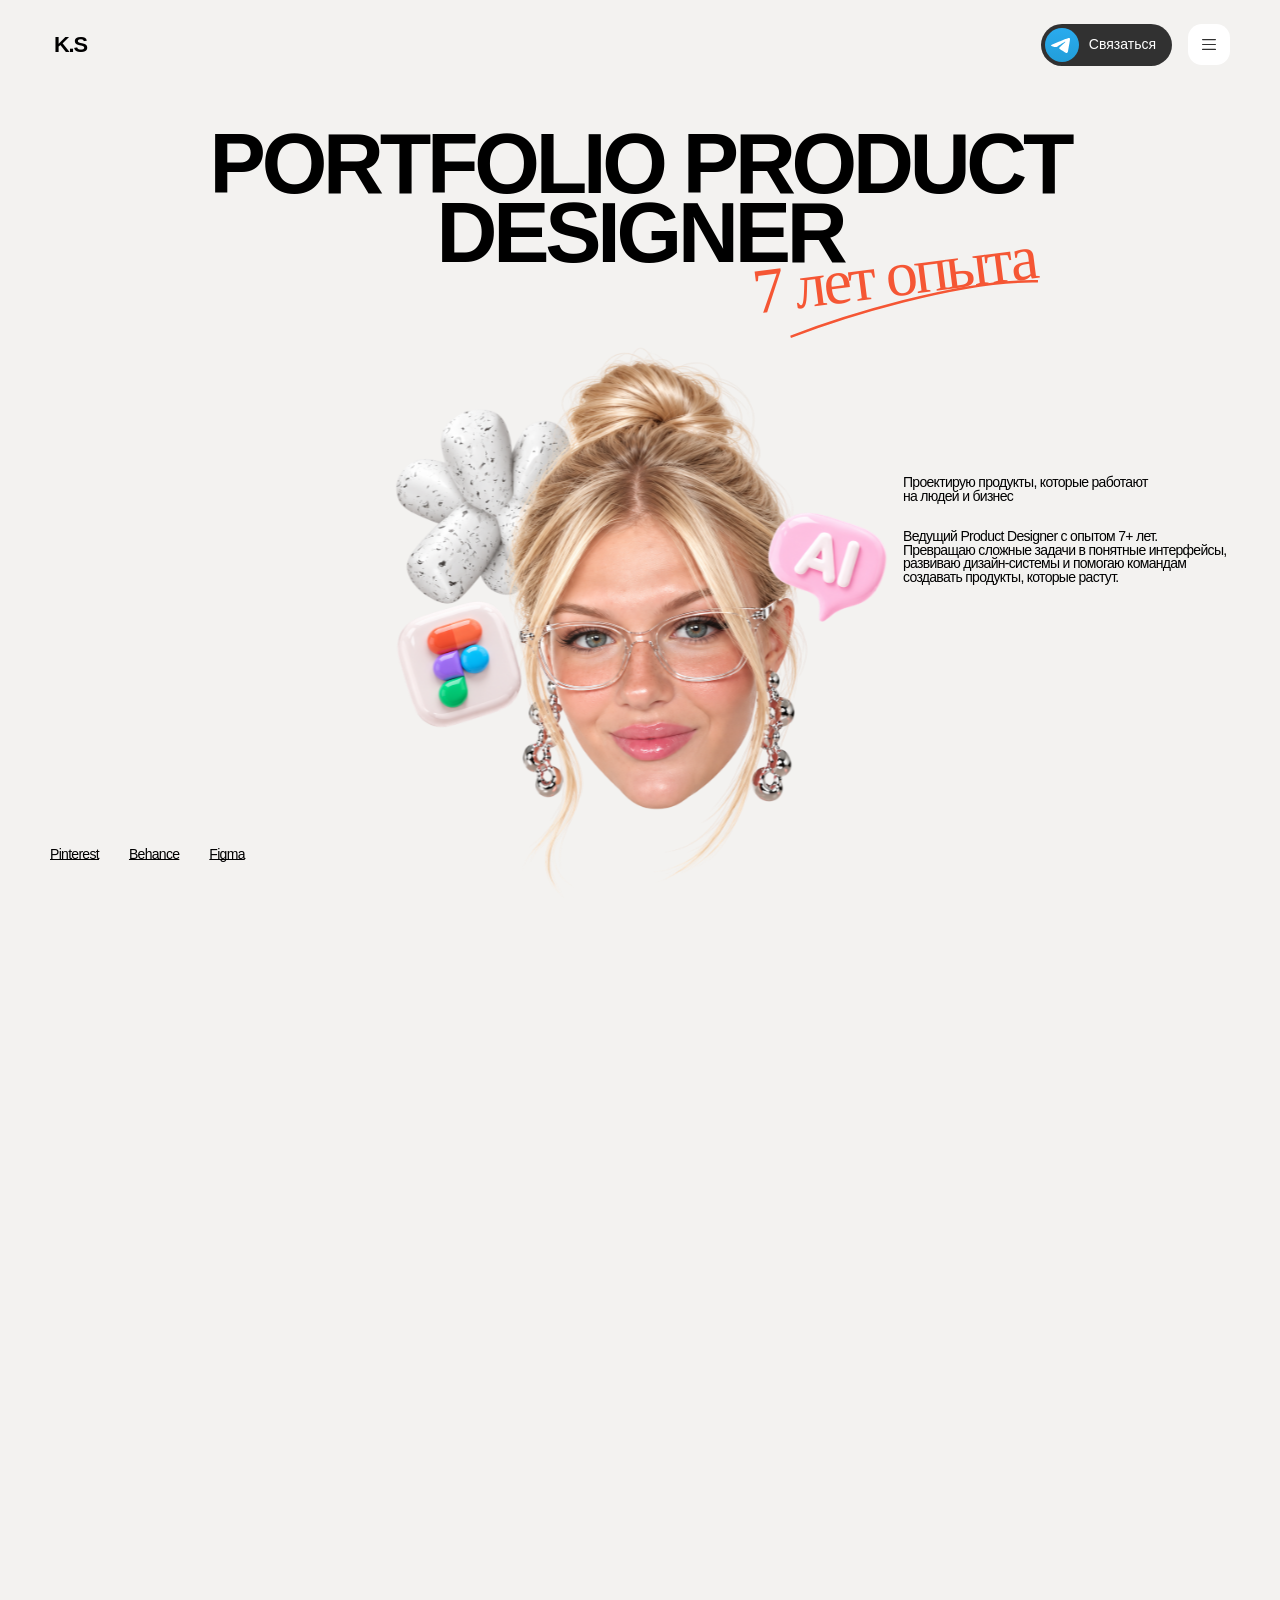
==== commit 92657aac: "Add files via upload" ====
--- a/index.html
+++ b/index.html
@@ -4,7 +4,7 @@
   <meta charset="UTF-8">
   <meta name="viewport" content="width=device-width, initial-scale=1">
   <title>Kristina Shecurina — Product Designer</title>
-  <meta name="description" content="Портфолио: ведущий Product Designer с опытом 6+ лет. Проектирую продукты, которые работают на людей и бизнес.">
+  <meta name="description" content="Портфолио: ведущий Product Designer с опытом 7+ лет. Проектирую продукты, которые работают на людей и бизнес.">
   <link rel="preconnect" href="https://fonts.googleapis.com">
   <link rel="preconnect" href="https://fonts.gstatic.com" crossorigin>
   <link href="https://fonts.googleapis.com/css2?family=Caveat&family=Inter:ital,wght@0,400;0,600;1,700&family=Inter+Tight:wght@500&family=Red+Rose:wght@700&display=swap" rel="stylesheet">
@@ -73,7 +73,7 @@
 
       <div class="hero__about" data-reveal style="--d: 500ms">
         <p>Проектирую продукты, которые работают <br>на людей и бизнес</p>
-        <p>Ведущий Product Designer с опытом 6+ лет. Превращаю сложные задачи в понятные интерфейсы, развиваю дизайн-системы и помогаю командам создавать продукты, которые растут.</p>
+        <p>Ведущий Product Designer с опытом 7+ лет. Превращаю сложные задачи в понятные интерфейсы, развиваю дизайн-системы и помогаю командам создавать продукты, которые растут.</p>
       </div>
 
       <ul class="hero__socials" data-reveal style="--d: 650ms">
@@ -95,7 +95,7 @@
             <p class="card__role">Ведущий Product Designer · Mobile</p>
             <p class="card__text">Полный ребрендинг и редизайн ключевых сценариев приложения: главная, расписание, карта, авторизация, профиль, оплаты и др</p>
             <dl class="card__stats" style="--cols: 1fr 128px">
-              <div><dt>≈2x</dt><dd>Сократила путь до записи на групповую тренировку</dd></div>
+              <div><dt>≈2x</dt><dd>Сократила путь записи на тренировку</dd></div>
               <div><dt>2</dt><dd>Дизайн-системы <br>для web и mobile</dd></div>
             </dl>
           </div>
